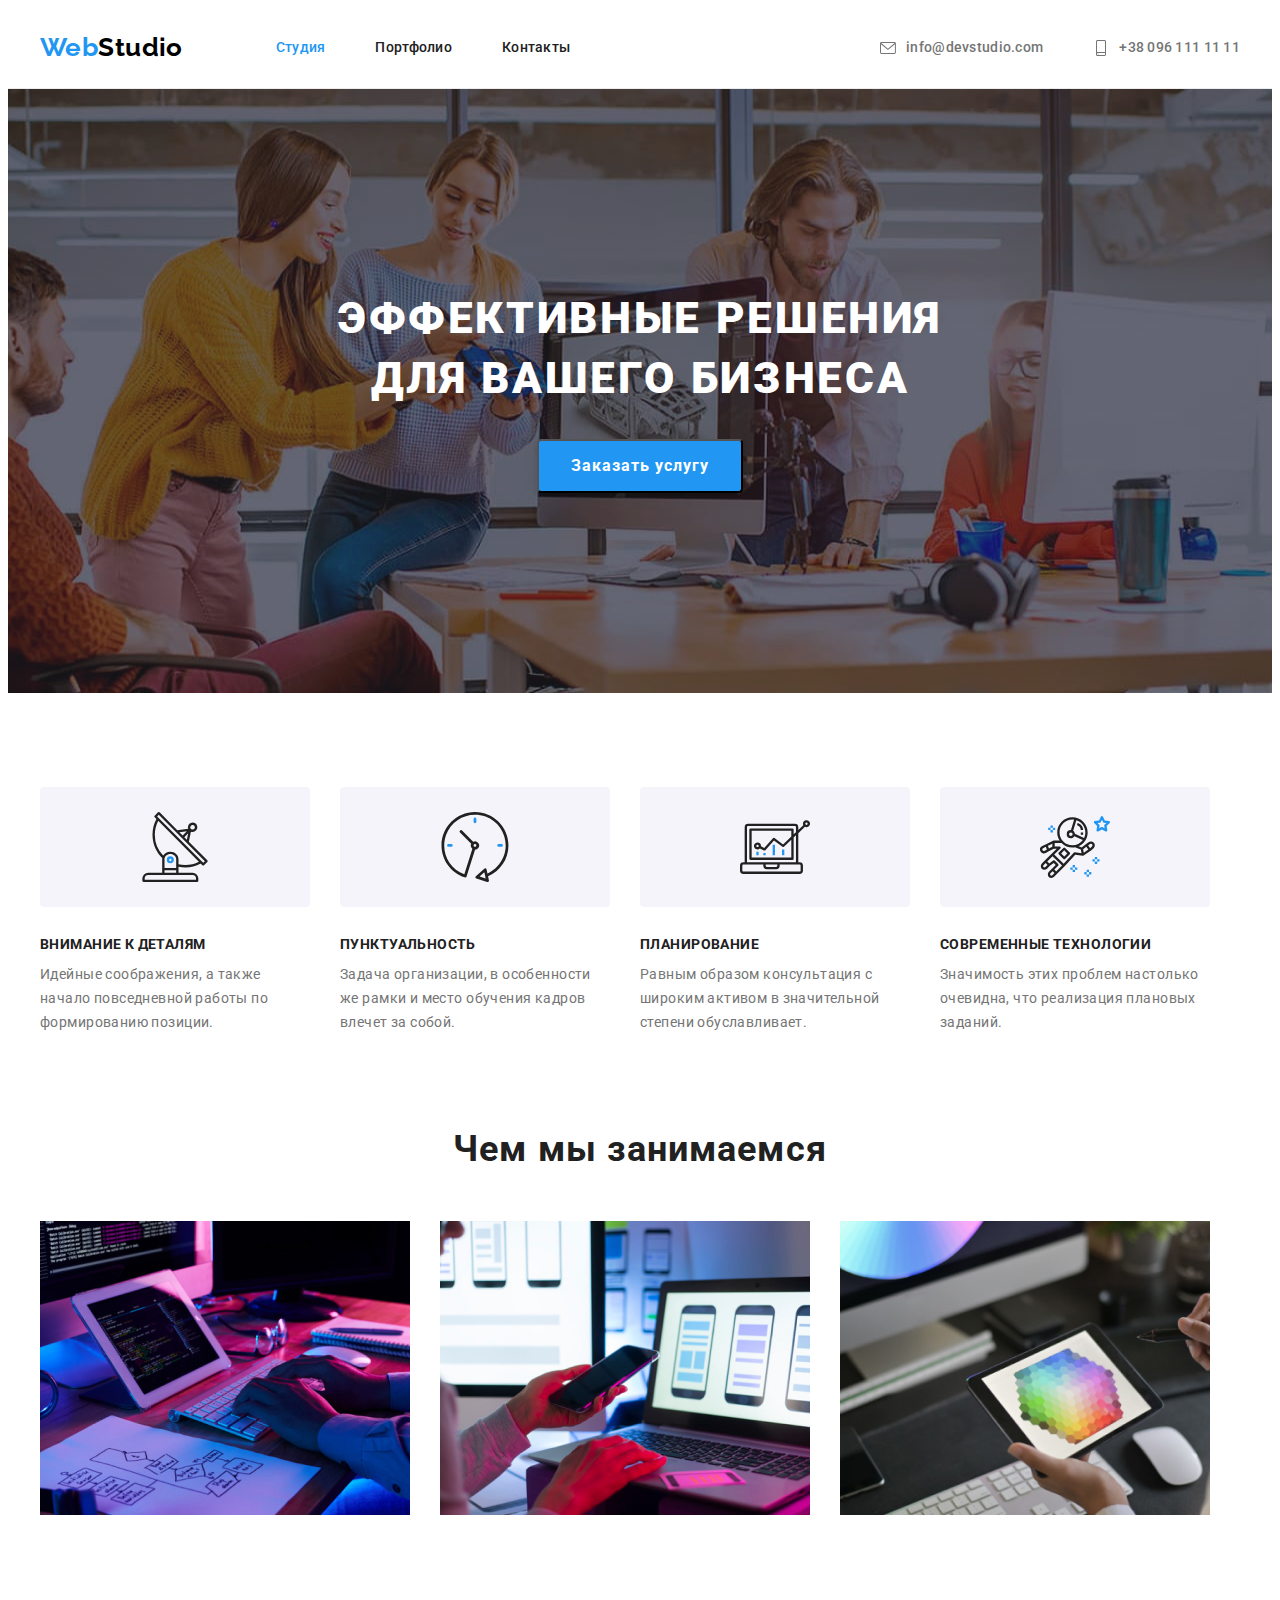
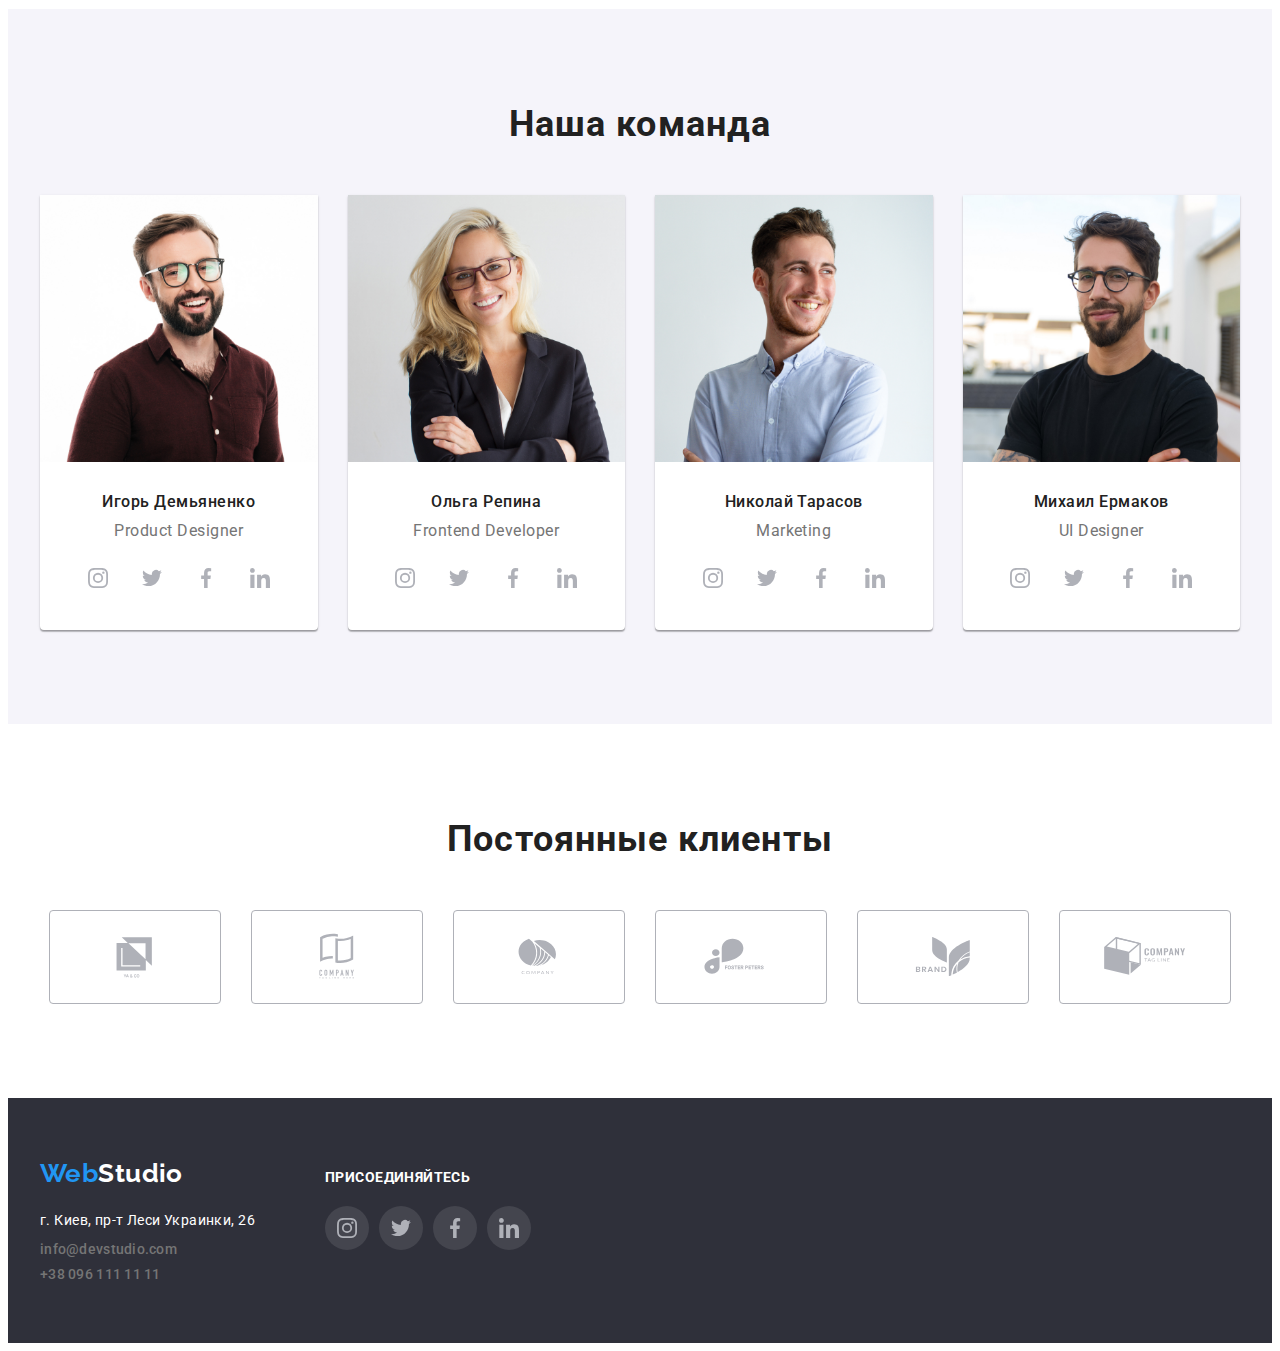
==== index.html @ 3c3c9b8a "Add files via upload" ====
<!DOCTYPE html>
<html lang="ru">
  <head>
    <meta charset="UTF-8" />
    <meta http-equiv="X-UA-Compatible" content="IE=edge" />
    <meta name="viewport" content="width=device-width, initial-scale=1.0" />
    <title>Студія</title>
    <link rel="preconnect" href="https://fonts.googleapis.com" />
    <link rel="preconnect" href="https://fonts.gstatic.com" crossorigin />
    <link
      href="https://fonts.googleapis.com/css2?family=Raleway:wght@700&family=Roboto:wght@400;500;700;900&display=swap"
      rel="stylesheet"
    />
    <link
      rel="stylesheet"
      href="https://cdnjs.cloudflare.com/ajax/libs/modern-normalize/1.1.0/modern-normalize.min.css"
      integrity="sha512-wpPYUAdjBVSE4KJnH1VR1HeZfpl1ub8YT/NKx4PuQ5NmX2tKuGu6U/JRp5y+Y8XG2tV+wKQpNHVUX03MfMFn9Q=="
      crossorigin="anonymous"
      referrerpolicy="no-referrer"
    />
    <link rel="stylesheet" href="./css/styles.css" />
  </head>
  <body>
    <header class="site-header">
      <div class="container">
        <a href="/" class="logo link"
          >Web<span class="logo-studio">Studio</span></a
        >
        <nav class="site-nav">
          <ul class="nav-list">
            <li class="nav-item">
              <a href="./index.html" class="nav-link link current">Студия</a>
            </li>
            <li class="nav-item">
              <a href="./portfolio.html" class="nav-link link">Портфолио</a>
            </li>
            <li class="nav-item">
              <a href="" class="nav-link link">Контакты</a>
            </li>
          </ul>
        </nav>
        <ul class="contacts-list">
          <li class="contacts">
            <a href="mailto:info@devstudio.com" class="contacts-link link"
              ><svg class="icon-contacts" width="16" height="12">
                <use href="./images/icons.svg#icon-envelope"></use></svg
              >info@devstudio.com</a
            >
          </li>
          <li class="contacts">
            <a href="tel:+380961111111" class="contacts-link link"
              ><svg class="icon-contacts" width="10" height="16">
                <use href="./images/icons.svg#icon-smartphone"></use></svg
              >+38 096 111 11 11</a
            >
          </li>
        </ul>
      </div>
    </header>
    <main>
      <!-- Hero -->
      <section class="hero">
        <div class="container">
          <h1 class="hero-title">Эффективные решения для вашего бизнеса</h1>
          <button type="button" class="hero-btn">Заказать услугу</button>
        </div>
      </section>
      <!-- Features -->
      <section class="section features">
        <div class="container">
          <h2 class="visually-hidden">features</h2>
          <ul class="features-list">
            <li class="features-item">
              <div class="icon-box">
                <svg width="70" height="70">
                  <use href="./images/icons.svg#icon-antenna"></use>
                </svg>
              </div>
              <h3 class="features-title">Внимание к деталям</h3>
              <p class="features-text">
                Идейные соображения, а также начало повседневной работы по
                формированию позиции.
              </p>
            </li>
            <li class="features-item">
              <div class="icon-box">
                <svg width="70" height="70">
                  <use href="./images/icons.svg#icon-clock"></use>
                </svg>
              </div>
              <h3 class="features-title">Пунктуальность</h3>
              <p class="features-text">
                Задача организации, в особенности же рамки и место обучения
                кадров влечет за собой.
              </p>
            </li>
            <li class="features-item">
              <div class="icon-box">
                <svg width="70" height="70">
                  <use href="./images/icons.svg#icon-diagram"></use>
                </svg>
              </div>
              <h3 class="features-title">Планирование</h3>
              <p class="features-text">
                Равным образом консультация с широким активом в значительной
                степени обуславливает.
              </p>
            </li>
            <li class="features-item">
              <div class="icon-box">
                <svg width="70" height="70">
                  <use href="./images/icons.svg#icon-astronaut"></use>
                </svg>
              </div>
              <h3 class="features-title">Современные технологии</h3>
              <p class="features-text">
                Значимость этих проблем настолько очевидна, что реализация
                плановых заданий.
              </p>
            </li>
          </ul>
        </div>
      </section>
      <!-- WORK -->
      <section class="section work">
        <div class="container">
          <h2 class="work-title">Чем мы занимаемся</h2>
          <ul class="work-list">
            <li class="work-item">
              <img
                src="./images/workimg1.jpg"
                alt="програмирование"
                width="370"
                height="294"
              />
            </li>
            <li class="work-item">
              <img
                src="./images/workimg2.jpg"
                alt="мобильные Приложения"
                width="370"
                height="294"
              />
            </li>
            <li class="work-item">
              <img
                src="./images/workimg3.jpg"
                alt="Дизайн"
                width="370"
                height="294"
              />
            </li>
          </ul>
        </div>
      </section>
      <!-- TEAM -->
      <section class="section team">
        <div class="container">
          <h2 class="team-title">Наша команда</h2>
          <ul class="team-list">
            <li class="team-card">
              <img
                src="./images/photo1.jpg"
                alt="фото Игорь Демьяненко"
                width="270"
                height="260"
              />
              <div class="team-item">
                <h3 class="teammate">Игорь Демьяненко</h3>
                <p lang="en" class="team-duty">Product Designer</p>
                <ul class="card-soc-list">
                  <li class="card-soc-item">
                    <a href="" class="card-soc-link">
                      <svg class="card-soc-icon>" width="20" height="20">
                        <use href="./images/icons.svg#icon-instagram"></use>
                      </svg>
                    </a>
                  </li>
                  <li class="card-soc-item">
                    <a href="" class="card-soc-link">
                      <svg class="card-soc-icon>" width="20" height="20">
                        <use href="./images/icons.svg#icon-twitter"></use>
                      </svg>
                    </a>
                  </li>
                  <li class="card-soc-item">
                    <a href="" class="card-soc-link">
                      <svg class="card-soc-icon>" width="20" height="20">
                        <use href="./images/icons.svg#icon-facebook"></use>
                      </svg>
                    </a>
                  </li>
                  <li class="card-soc-item">
                    <a href="" class="card-soc-link">
                      <svg class="card-soc-icon>" width="20" height="20">
                        <use href="./images/icons.svg#icon-linkedin"></use>
                      </svg>
                    </a>
                  </li>
                </ul>
              </div>
            </li>
            <li class="team-card">
              <img
                src="./images/photo2.jpg"
                alt="фото Ольга Репина"
                width="270"
                height="260"
              />
              <div class="team-item">
                <h3 class="teammate">Ольга Репина</h3>
                <p lang="en" class="team-duty">Frontend Developer</p>
                <ul class="card-soc-list">
                  <li class="card-soc-item">
                    <a href="" class="card-soc-link">
                      <svg class="card-soc-icon>" width="20" height="20">
                        <use href="./images/icons.svg#icon-instagram"></use>
                      </svg>
                    </a>
                  </li>
                  <li class="card-soc-item">
                    <a href="" class="card-soc-link">
                      <svg class="card-soc-icon>" width="20" height="20">
                        <use href="./images/icons.svg#icon-twitter"></use>
                      </svg>
                    </a>
                  </li>
                  <li class="card-soc-item">
                    <a href="" class="card-soc-link">
                      <svg class="card-soc-icon>" width="20" height="20">
                        <use href="./images/icons.svg#icon-facebook"></use>
                      </svg>
                    </a>
                  </li>
                  <li class="card-soc-item">
                    <a href="" class="card-soc-link">
                      <svg class="card-soc-icon>" width="20" height="20">
                        <use href="./images/icons.svg#icon-linkedin"></use>
                      </svg>
                    </a>
                  </li>
                </ul>
              </div>
            </li>
            <li class="team-card">
              <img
                src="./images/photo3.jpg"
                alt="фото Николай Тарасов"
                width="270"
                height="260"
              />
              <div class="team-item">
                <h3 class="teammate">Николай Тарасов</h3>
                <p lang="en" class="team-duty">Marketing</p>
                <ul class="card-soc-list">
                  <li class="card-soc-item">
                    <a href="" class="card-soc-link">
                      <svg class="card-soc-icon>" width="20" height="20">
                        <use href="./images/icons.svg#icon-instagram"></use>
                      </svg>
                    </a>
                  </li>
                  <li class="card-soc-item">
                    <a href="" class="card-soc-link">
                      <svg class="card-soc-icon>" width="20" height="20">
                        <use href="./images/icons.svg#icon-twitter"></use>
                      </svg>
                    </a>
                  </li>
                  <li class="card-soc-item">
                    <a href="" class="card-soc-link">
                      <svg class="card-soc-icon>" width="20" height="20">
                        <use href="./images/icons.svg#icon-facebook"></use>
                      </svg>
                    </a>
                  </li>
                  <li class="card-soc-item">
                    <a href="" class="card-soc-link">
                      <svg class="card-soc-icon>" width="20" height="20">
                        <use href="./images/icons.svg#icon-linkedin"></use>
                      </svg>
                    </a>
                  </li>
                </ul>
              </div>
            </li>
            <li class="team-card">
              <img
                src="./images/photo4.jpg"
                alt="фото Михаил Ермаков"
                width="270"
                height="260"
              />
              <div class="team-item">
                <h3 class="teammate">Михаил Ермаков</h3>
                <p lang="en" class="team-duty">UI Designer</p>
                <ul class="card-soc-list">
                  <li class="card-soc-item">
                    <a href="" class="card-soc-link">
                      <svg class="card-soc-icon>" width="20" height="20">
                        <use href="./images/icons.svg#icon-instagram"></use>
                      </svg>
                    </a>
                  </li>
                  <li class="card-soc-item">
                    <a href="" class="card-soc-link">
                      <svg class="card-soc-icon>" width="20" height="20">
                        <use href="./images/icons.svg#icon-twitter"></use>
                      </svg>
                    </a>
                  </li>
                  <li class="card-soc-item">
                    <a href="" class="card-soc-link">
                      <svg class="card-soc-icon>" width="20" height="20">
                        <use href="./images/icons.svg#icon-facebook"></use>
                      </svg>
                    </a>
                  </li>
                  <li class="card-soc-item">
                    <a href="" class="card-soc-link">
                      <svg class="card-soc-icon>" width="20" height="20">
                        <use href="./images/icons.svg#icon-linkedin"></use>
                      </svg>
                    </a>
                  </li>
                </ul>
              </div>
            </li>
          </ul>
        </div>
      </section>
      <section class="section clients">
        <div class="container">
          <h2 class="work-title">Постоянные клиенты</h2>
          <ul class="clients-list">
            <li class="clients-item">
              <a href="" class="clients-link link">
                <svg class="clients-icon" width="106" height="60">
                  <use href="./images/icons.svg#icon-Clients1"></use>
                </svg>
              </a>
            </li>
            <li class="clients-item">
              <a href="" class="clients-link">
                <svg class="clients-icon" width="106" height="60">
                  <use href="./images/icons.svg#icon-Clients2"></use>
                </svg>
              </a>
            </li>
            <li class="clients-item">
              <a href="" class="clients-link">
                <svg class="clients-icon" width="106" height="60">
                  <use href="./images/icons.svg#icon-Clients3"></use>
                </svg>
              </a>
            </li>
            <li class="clients-item">
              <a href="" class="clients-link">
                <svg class="clients-icon" width="106" height="60">
                  <use href="./images/icons.svg#icon-Clients4"></use>
                </svg>
              </a>
            </li>
            <li class="clients-item">
              <a href="" class="clients-link">
                <svg class="clients-icon" width="106" height="60">
                  <use href="./images/icons.svg#icon-Clients5"></use>
                </svg>
              </a>
            </li>
            <li class="clients-item">
              <a href="" class="clients-link">
                <svg class="clients-icon" width="106" height="60">
                  <use href="./images/icons.svg#icon-Clients6"></use>
                </svg>
              </a>
            </li>
          </ul>
        </div>
      </section>
    </main>
    <footer class="ftr">
      <div class="container">
        <div class="address-block">
          <a href="/" class="logo link"
            >Web<span class="logo-studio foot">Studio</span></a
          >
          <address class="address">
            <ul>
              <li class="contacts-item">
                <a
                  href="https://www.google.com/maps/place/%D0%B1%D1%83%D0%BB%D1%8C%D0%B2%D0%B0%D1%80+%D0%9B%D0%B5%D1%81%D1%96+%D0%A3%D0%BA%D1%80%D0%B0%D1%97%D0%BD%D0%BA%D0%B8,+26,+%D0%9A%D0%B8%D1%97%D0%B2,+02000/@50.4265807,30.5361971,17z/data=!3m1!4b1!4m5!3m4!1s0x40d4cf0e033ecbe9:0x57a4dffefec77da0!8m2!3d50.4265807!4d30.5383858"
                  target="_blank"
                  rel="noopener noreferrer nofollow"
                  class="location"
                >
                  г. Киев, пр-т Леси Украинки, 26
                </a>
              </li>
              <li class="contacts-item">
                <a href="mailto:info@devstudio.com" class="contacts-link link"
                  >info@devstudio.com</a
                >
              </li>
              <li class="contacts-item">
                <a href="tel:+380961111111" class="contacts-link link"
                  >+38 096 111 11 11</a
                >
              </li>
            </ul>
          </address>
        </div>
        <div class="social-ftr">
          <p class="social-ftr-text">присоединяйтесь</p>
          <ul class="card-soc-list">
            <li class="card-soc-item">
              <a href="" class="card-soc-link">
                <svg class="card-soc-icon>" width="20" height="20">
                  <use href="./images/icons.svg#icon-instagram"></use>
                </svg>
              </a>
            </li>
            <li class="card-soc-item">
              <a href="" class="card-soc-link">
                <svg class="card-soc-icon>" width="20" height="20">
                  <use href="./images/icons.svg#icon-twitter"></use>
                </svg>
              </a>
            </li>
            <li class="card-soc-item">
              <a href="" class="card-soc-link">
                <svg class="card-soc-icon>" width="20" height="20">
                  <use href="./images/icons.svg#icon-facebook"></use>
                </svg>
              </a>
            </li>
            <li class="card-soc-item">
              <a href="" class="card-soc-link">
                <svg class="card-soc-icon>" width="20" height="20">
                  <use href="./images/icons.svg#icon-linkedin"></use>
                </svg>
              </a>
            </li>
          </ul>
        </div>
      </div>
    </footer>
  </body>
</html>
---- css/styles.css ----
:root {
  --primary-text-color: #757575;
  --title-text-color: #212121;
  --accent-color: #2196f3;
  --background-color: #ffffff;
  --secondary-background-color: #2f303a;
  --black-clear-color: #000000;
  --icons-base-color: #afb1b8;
}

body {
  color: var(--primary-text-color);
  background-color: var(--background-color);
  font-family: 'Roboto', sans-serif;
  font-size: 14px;
  letter-spacing: 0.03em;
}

h1,
h2,
h3,
p,
ul {
  margin: 0;
  padding: 0;
}

img {
  display: block;
  width: 100%;
  height: auto;
}

button {
  cursor: pointer;
}

ul {
  list-style: none;
}

.visually-hidden {
  position: absolute;
  white-space: nowrap;
  width: 1px;
  height: 1px;
  overflow: hidden;
  border: 0;
  padding: 0;
  clip: rect(0 0 0 0);
  clip-path: inset(50%);
  margin: -1px;
}

.link {
  text-decoration: none;
}

.link:hover,
.link:focus {
  color: var(--accent-color);
  fill: currentColor;
}

.container {
  margin: 0 auto;
  width: 1200px;
  padding: 0 15px;
}

.section {
  padding: 94px 0;
}

/* _______________________________________________________________HEADER_____________________________________________ */

.site-header .container {
  display: flex;
  align-items: center;
}

.site-header {
  border-bottom: 1px solid #ececec;
}

/*_____________________________________________ logo____ */

.logo {
  color: var(--accent-color);
}

.logo-studio {
  color: var(--black-clear-color);
}

.logo-studio.foot {
  color: var(--background-color);
}

.logo,
.logo-studio {
  font-family: 'Raleway', sans-serif;
  font-weight: 700;
  font-size: 26px;
  line-height: 1.2;
}

/*_____________________________________ site-nav + contacts___ */

.site-nav {
  display: flex;
  margin-left: 93px;
}

.nav-list {
  display: flex;
}

.nav-item:not(:last-child),
.contacts:not(:last-child) {
  margin-right: 50px;
}

.nav-link,
.contacts-link {
  font-weight: 500;
  font-size: 14px;
  line-height: 1.14;
  letter-spacing: 0.02em;
}

.nav-link {
  display: block;
  padding: 32px 0;
  color: var(--title-text-color);
}

.nav-link.current {
  color: var(--accent-color);
}

.contacts-list {
  display: flex;
  align-items: center;
  margin-left: auto;
}

.contacts-link {
  display: flex;
  align-items: center;
  color: var(--primary-text-color);
  fill: currentColor;
}

.icon-contacts {
  width: 16px;
  height: 16px;
  margin-right: 10px;
}

/* __________________________________________________________________HERO______________________________________ */

.hero {
  background-color: #c4c4c4;
  background-image: linear-gradient(
      rgba(47, 48, 58, 0.4),
      rgba(47, 48, 58, 0.4)
    ),
    url(../images/hero-bg.jpg);
  background-position: center;
  background-size: 1600px 100%;
  background-repeat: no-repeat;
  text-align: center;
  padding: 200px 0;
  max-width: 1600px;
  margin-left: auto;
  margin-right: auto;
}

.hero-title {
  color: var(--background-color);
  font-weight: 900;
  font-size: 44px;
  line-height: 1.36;
  letter-spacing: 0.06em;
  text-transform: uppercase;
  width: 696px;
  margin-left: auto;
  margin-right: auto;
  margin-bottom: 30px;
}

/* ___________________________________Button___ */

.hero-btn {
  display: inline-block;
  background-color: var(--accent-color);
  color: var(--background-color);
  font-family: inherit;
  font-style: normal;
  font-weight: 700;
  font-size: 16px;
  line-height: 1.88;
  letter-spacing: 0.06em;
  text-align: center;
  padding: 10px 32px;
  border-radius: 4px;
  box-shadow: 0px 4px 4px rgba(0, 0, 0, 0.15);
}

.hero-btn:hover,
.hero-btn:focus {
  background-color: #188ce8;
}

/* __________________________________________________________________FEATURES__________________________________ */

.features-list {
  display: flex;
}

.features-item {
  display: block;
  width: 270px;
}

.features-item:not(:last-child) {
  margin-right: 30px;
}

.features-title {
  color: var(--title-text-color);
  font-weight: 700;
  font-size: 14px;
  line-height: 1.14;
  text-transform: uppercase;
  margin-bottom: 10px;
}

.features-text {
  line-height: 1.71;
}

.icon-box {
  display: flex;
  align-items: center;
  justify-content: center;
  margin-bottom: 30px;
  background-color: #f5f4fa;
  border-radius: 4px;
  height: 120px;
  width: 270px;
}

/* _______________________________________________________________WORK______________________________________________ */

.section.work {
  padding-top: 0;
}

.work-title,
.team-title {
  font-size: 36px;
  line-height: 1.17;
  letter-spacing: 0.03em;
  text-align: center;
  color: var(--title-text-color);
  margin-bottom: 50px;
}

.work-list,
.team-list {
  display: flex;
}

.work-item:not(:first-child) {
  margin-left: 30px;
}

/* _______________________________________________________________TEAM____________________________________________ */

.team {
  background-color: #f5f4fa;
}

.team-card {
  background-color: var(--background-color);
  box-shadow: 0px 1px 3px rgba(0, 0, 0, 0.12), 0px 1px 1px rgba(0, 0, 0, 0.14),
    0px 2px 1px rgba(0, 0, 0, 0.2);
  border-radius: 0px 0px 4px 4px;
}

.team-card:not(:first-child) {
  margin-left: 30px;
}

.team-item {
  padding: 30px 0;
}

.teammate {
  color: var(--title-text-color);
  font-weight: 500;
  font-size: 16px;
  line-height: 1.19;
  margin-bottom: 10px;
  letter-spacing: 0.03em;
  text-align: center;
}

.team-duty {
  font-size: 16px;
  line-height: 1.19;
  letter-spacing: 0.03em;
  text-align: center;
  margin-bottom: 16px;
}
/* _______________Social icons________ */
.card-soc-list {
  display: flex;
  justify-content: center;
}

.card-soc-item + .card-soc-item {
  margin-left: 10px;
}

.card-soc-link {
  width: 44px;
  height: 44px;
  border-radius: 50%;
  display: flex;
  justify-content: center;
  align-items: center;
  fill: var(--icons-base-color);
}

.card-soc-link:hover,
.card-soc-link:focus {
  background-color: var(--accent-color);
  fill: var(--background-color);
}

/* _______________________________________________________CLIENTS________________________________________________ */

.clients-list {
  display: flex;
  align-items: center;
  justify-content: center;
}

.clients-item:not(:last-child) {
  margin-right: 30px;
}

.clients-link {
  display: flex;
  align-items: center;
  justify-content: center;
  border: 1px solid var(--icons-base-color);
  border-radius: 4px;
  color: var(--icons-base-color);
  width: 170px;
  height: 92px;
  fill: currentColor;
}

.clients-icon {
  width: 100%;
  height: 100%;
}

.clients-link:hover,
.clients-link:focus {
  color: var(--accent-color);
  border-color: currentColor;
  fill: currentColor;
}

/* _________________________________________________________________FOOTER___________________________________________ */

.ftr {
  background-color: var(--secondary-background-color);
  padding-top: 60px;
  padding-bottom: 60px;
}

.ftr .container {
  display: flex;
  align-items: baseline;
}

.address {
  font-style: normal;
  font-size: 14px;
  line-height: 1.71;
  letter-spacing: 0.03em;
  color: rgba(255, 255, 255, 0.6);
  margin-top: 20px;
}

.location {
  color: var(--background-color);
  text-decoration: none;
}

.contacts-item:not(:last-child) {
  margin-bottom: 9px;
}

.social-ftr {
  margin-left: 70px;
}

.social-ftr-text {
  font-weight: 700;
  line-height: 1.14;
  text-transform: uppercase;
  color: var(--background-color);
  margin-bottom: 20px;
}

.social-ftr .card-soc-link {
  background-color: rgba(255, 255, 255, 0.1);
}

.social-ftr .card-soc-link:hover,
.social-ftr .card-soc-link:focus {
  background-color: var(--accent-color);
}
/*___________________________________________***PORTFOLIO***__________________________________________________- */

.filter-btn {
  display: inline-block;
  padding: 6px 22px;
  font-family: inherit;
  font-weight: 500;
  font-size: 16px;
  line-height: 1.63;
  letter-spacing: 0.03em;
  color: var(--title-text-color);
  background-color: #f5f4fa;
  border-radius: 4px;
  border: none;
  text-align: center;
}

.filter-btn:focus,
.filter-btn:hover,
.filter-btn:active {
  color: var(--background-color);
  background-color: var(--accent-color);
  box-shadow: 0px 3px 1px rgba(0, 0, 0, 0.1), 0px 1px 2px rgba(0, 0, 0, 0.08),
    0px 2px 2px rgba(0, 0, 0, 0.12);
  border-radius: 4px;
}

.btn-list {
  display: flex;
  justify-content: center;
  margin-bottom: 50px;
}

.filter-item:not(:last-child) {
  margin-right: 8px;
}

/* _________________________________________PROJECTS___________________________________ */

.project-list {
  display: flex;
  flex-wrap: wrap;
  margin-left: -30px;
  margin-top: -30px;
}

.project-card {
  flex-basis: calc(100% / 3 - 30px);
  margin-top: 30px;
  margin-left: 30px;
}

.card-description {
  border-top: none;
  border: 1px solid #eeeeee;
  padding: 20px 24px;
}

.project-title {
  font-weight: 700;
  font-size: 18px;
  line-height: 2;
  letter-spacing: 0.06em;
  color: var(--title-text-color);
  margin-bottom: 4px;
}

.project-type {
  font-size: 16px;
  line-height: 1.87;
  letter-spacing: 0.03em;
  color: var(--primary-text-color);
}

.card-link {
  display: block;
}

.card-link:hover,
.card-link:focus {
  box-shadow: 0px 1px 1px rgba(0, 0, 0, 0.12), 0px 4px 4px rgba(0, 0, 0, 0.06),
    1px 4px 6px rgba(0, 0, 0, 0.16);
}
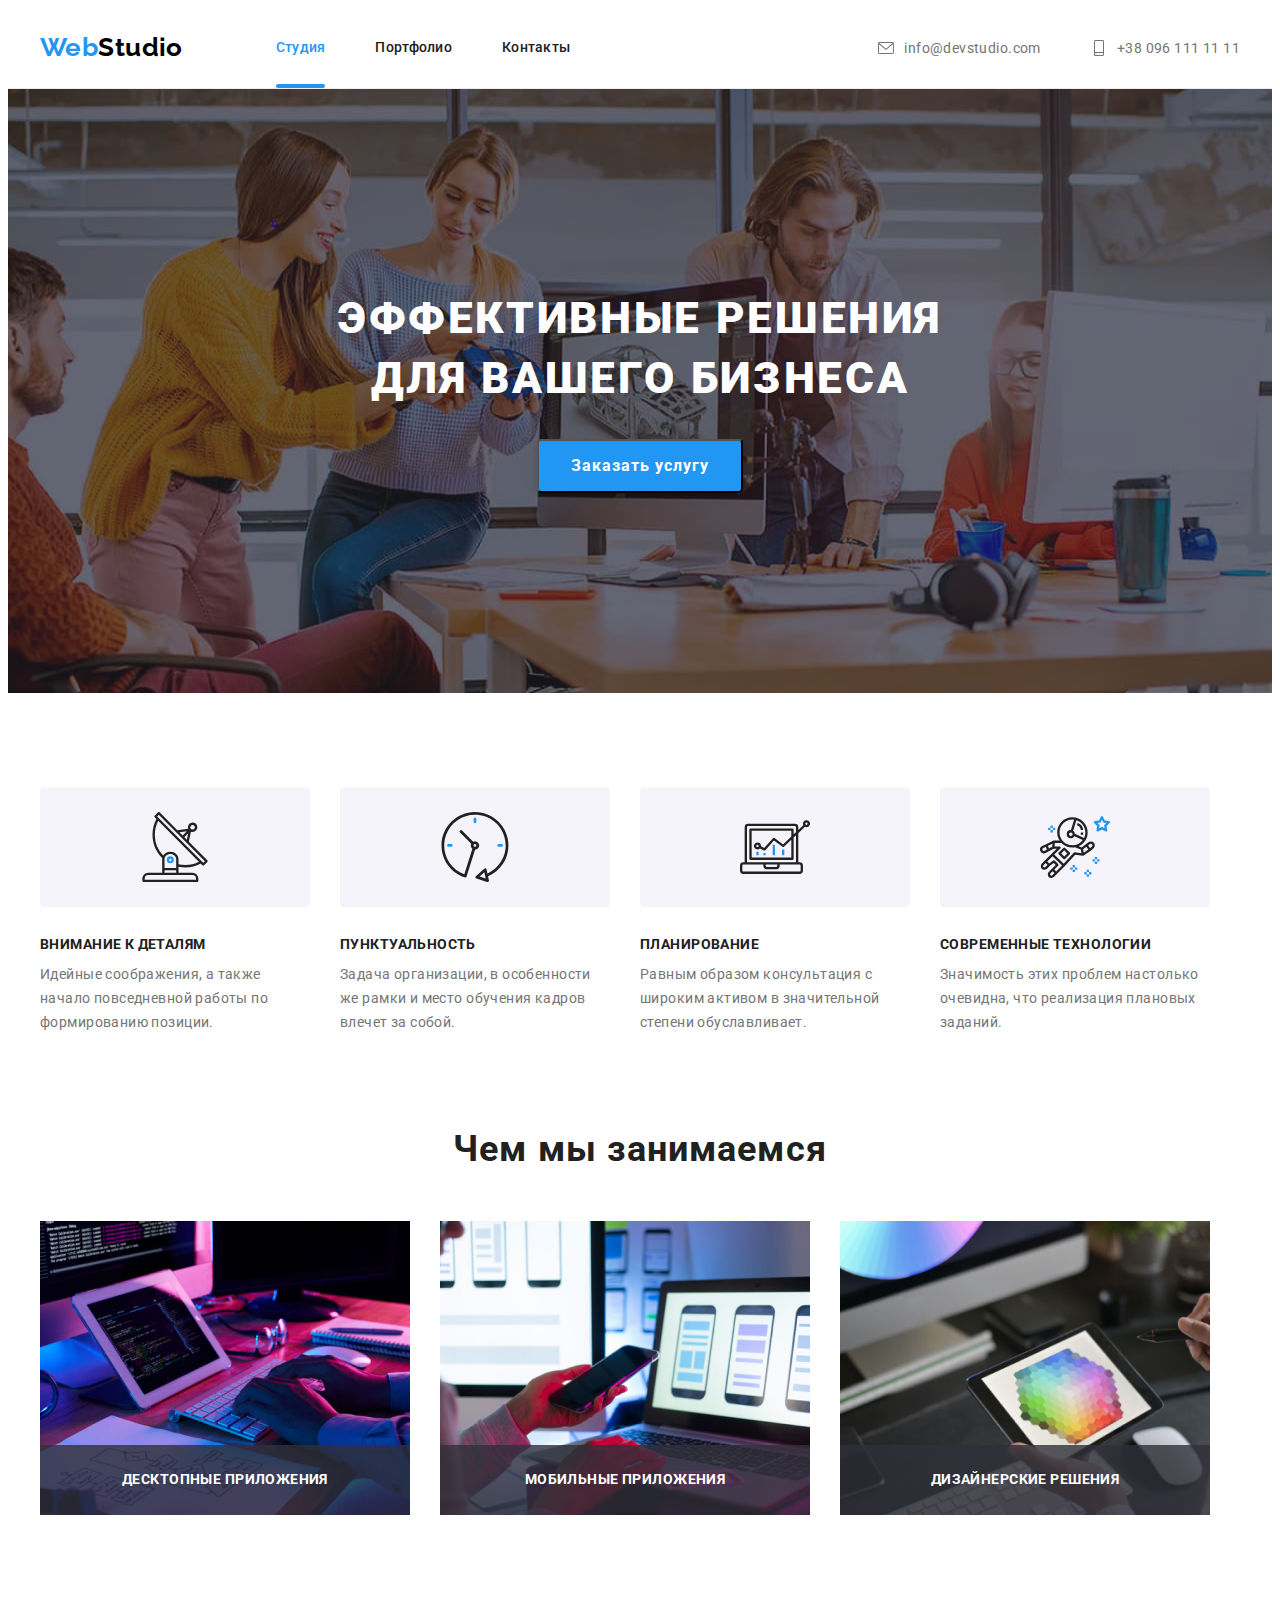
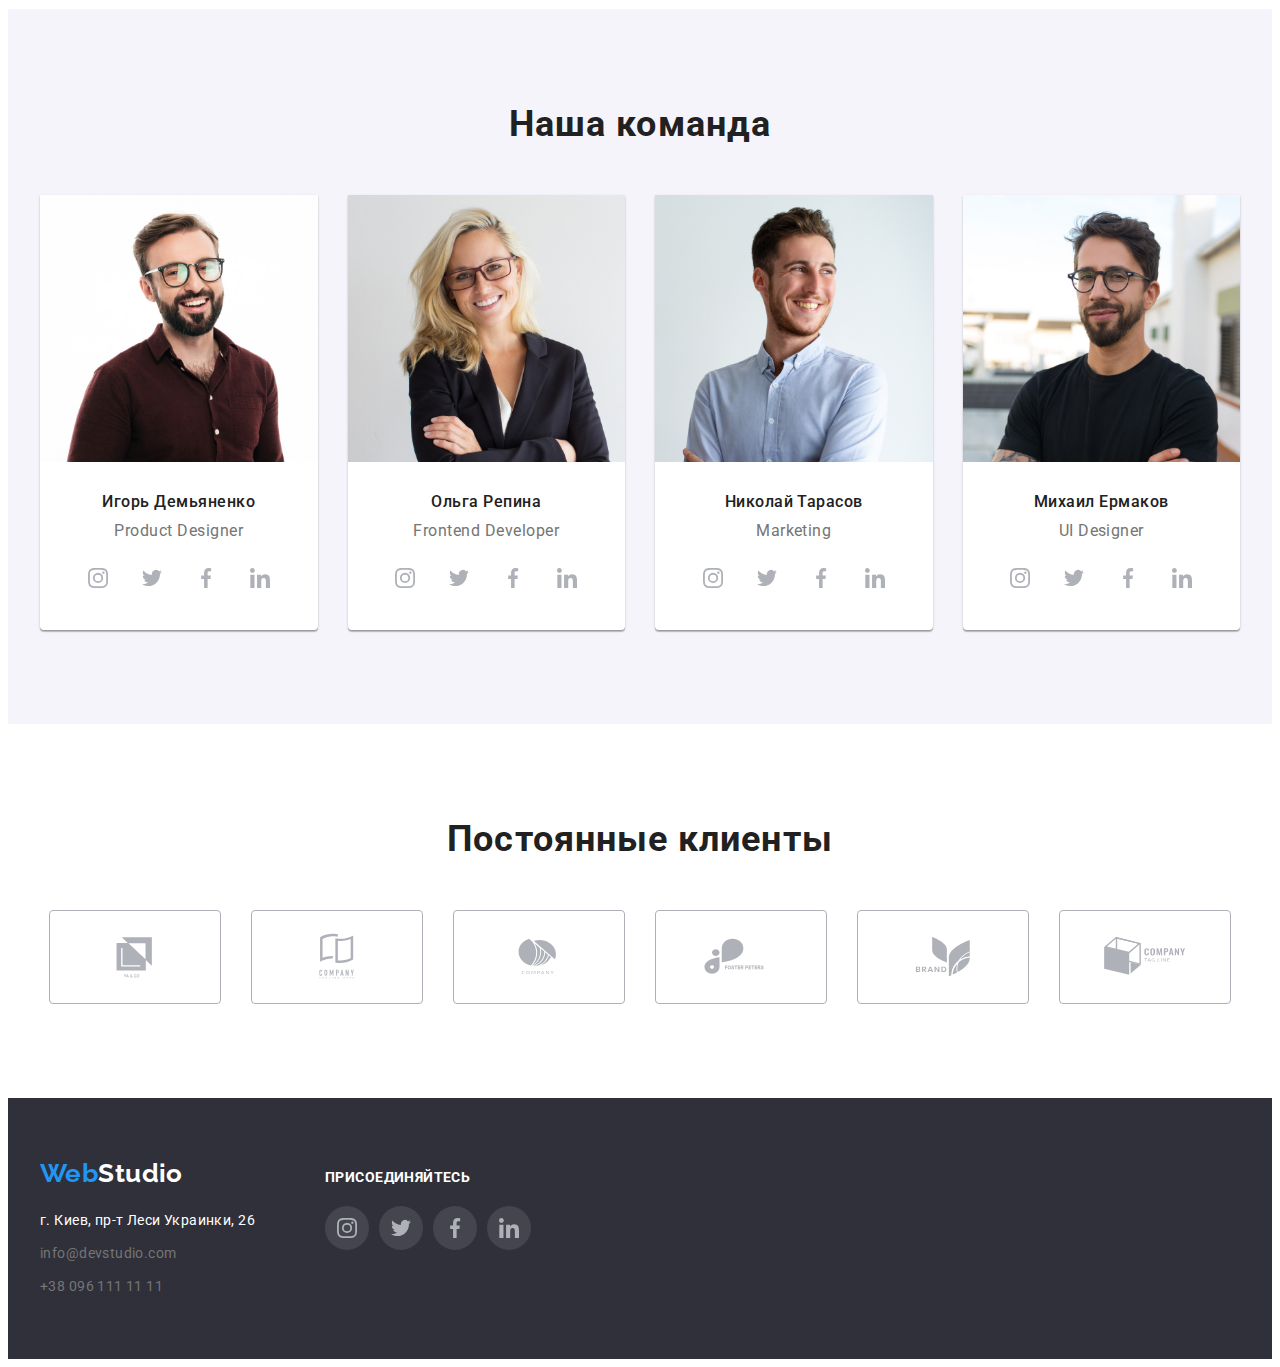
==== commit dd64bf40: "section work done" ====
--- a/index.html
+++ b/index.html
@@ -127,28 +127,37 @@
           <h2 class="work-title">Чем мы занимаемся</h2>
           <ul class="work-list">
             <li class="work-item">
-              <img
-                src="./images/workimg1.jpg"
-                alt="програмирование"
-                width="370"
-                height="294"
-              />
+              <div class="thumb">
+                <img
+                  src="./images/workimg1.jpg"
+                  alt="Десктопные приложения"
+                  width="370"
+                  height="294"
+                />
+                <h3 class="work-description">Десктопные приложения</h3>
+              </div>
             </li>
             <li class="work-item">
-              <img
-                src="./images/workimg2.jpg"
-                alt="мобильные Приложения"
-                width="370"
-                height="294"
-              />
+              <div class="thumb">
+                <img
+                  src="./images/workimg2.jpg"
+                  alt="Мобильные приложения"
+                  width="370"
+                  height="294"
+                />
+                <h3 class="work-description">Мобильные приложения</h3>
+              </div>
             </li>
             <li class="work-item">
-              <img
-                src="./images/workimg3.jpg"
-                alt="Дизайн"
-                width="370"
-                height="294"
-              />
+              <div class="thumb">
+                <img
+                  src="./images/workimg3.jpg"
+                  alt="Дизайнерские решения"
+                  width="370"
+                  height="294"
+                />
+                <h3 class="work-description">Дизайнерские решения</h3>
+              </div>
             </li>
           </ul>
         </div>
--- a/css/styles.css
+++ b/css/styles.css
@@ -8,10 +8,16 @@
   --icons-base-color: #afb1b8;
 }
 
+*,
+:hover,
+:focus {
+  transition: 250ms cubic-bezier(0.4, 0, 0.2, 1);
+}
+
 body {
   color: var(--primary-text-color);
   background-color: var(--background-color);
-  font-family: 'Roboto', sans-serif;
+  font-family: "Roboto", sans-serif;
   font-size: 14px;
   letter-spacing: 0.03em;
 }
@@ -99,7 +105,7 @@
 
 .logo,
 .logo-studio {
-  font-family: 'Raleway', sans-serif;
+  font-family: "Raleway", sans-serif;
   font-weight: 700;
   font-size: 26px;
   line-height: 1.2;
@@ -114,29 +120,37 @@
 
 .nav-list {
   display: flex;
-}
-
-.nav-item:not(:last-child),
-.contacts:not(:last-child) {
-  margin-right: 50px;
-}
-
-.nav-link,
-.contacts-link {
   font-weight: 500;
   font-size: 14px;
   line-height: 1.14;
   letter-spacing: 0.02em;
 }
 
+.nav-item:not(:last-child),
+.contacts:not(:last-child) {
+  margin-right: 50px;
+}
+
 .nav-link {
   display: block;
   padding: 32px 0;
   color: var(--title-text-color);
 }
 
-.nav-link.current {
+.current {
+  position: relative;
   color: var(--accent-color);
+}
+
+.current::after {
+  content: "";
+  position: absolute;
+  bottom: 0;
+  display: block;
+  width: 100%;
+  height: 4px;
+  border-radius: 2px;
+  background-color: currentColor;
 }
 
 .contacts-list {
@@ -277,6 +291,26 @@
   margin-left: 30px;
 }
 
+.thumb {
+  position: relative;
+}
+
+.work-description {
+  position: absolute;
+  bottom: 0;
+  display: inline-flex;
+  justify-content: center;
+  align-items: center;
+  height: 70px;
+  width: 370px;
+  font-weight: 700;
+  font-size: 14px;
+  line-height: 1.14;
+  text-transform: uppercase;
+  color: var(--background-color);
+  background-color: rgba(47, 48, 58, 0.8);
+}
+
 /* _______________________________________________________________TEAM____________________________________________ */
 
 .team {
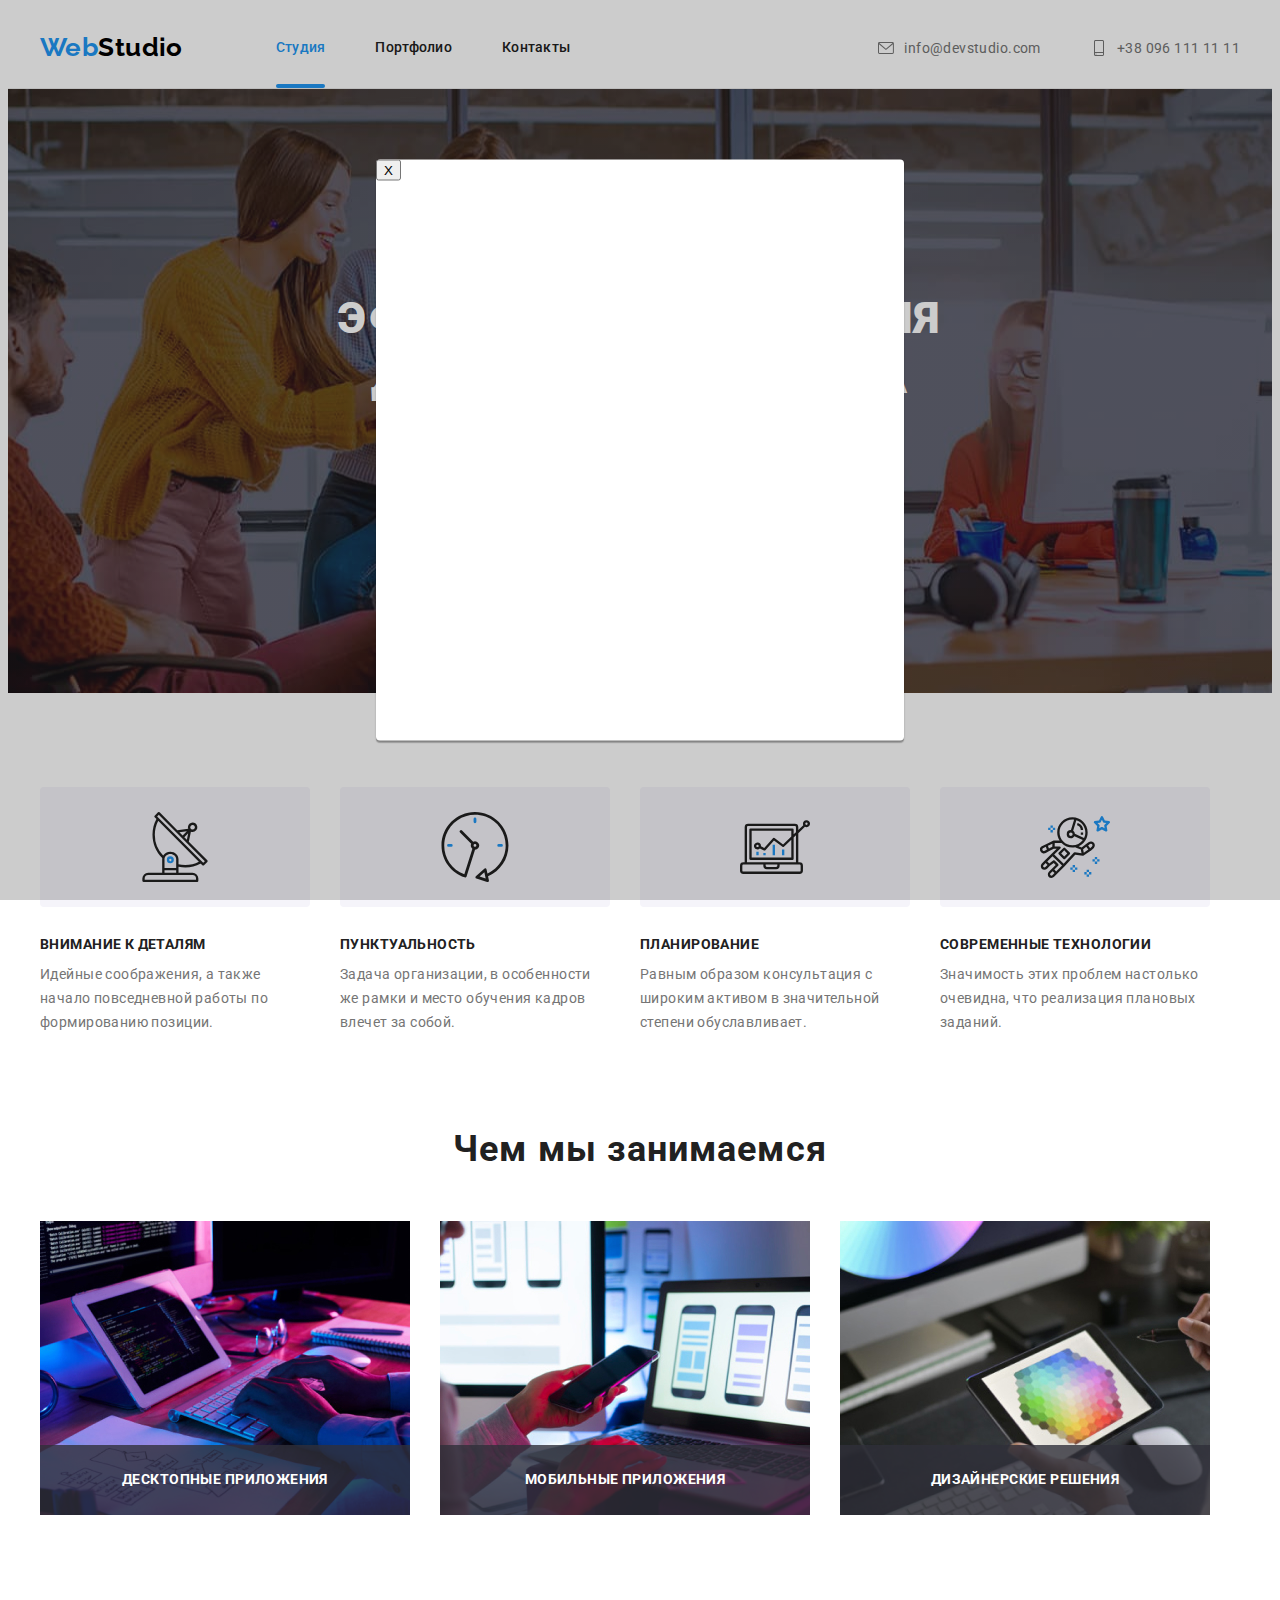
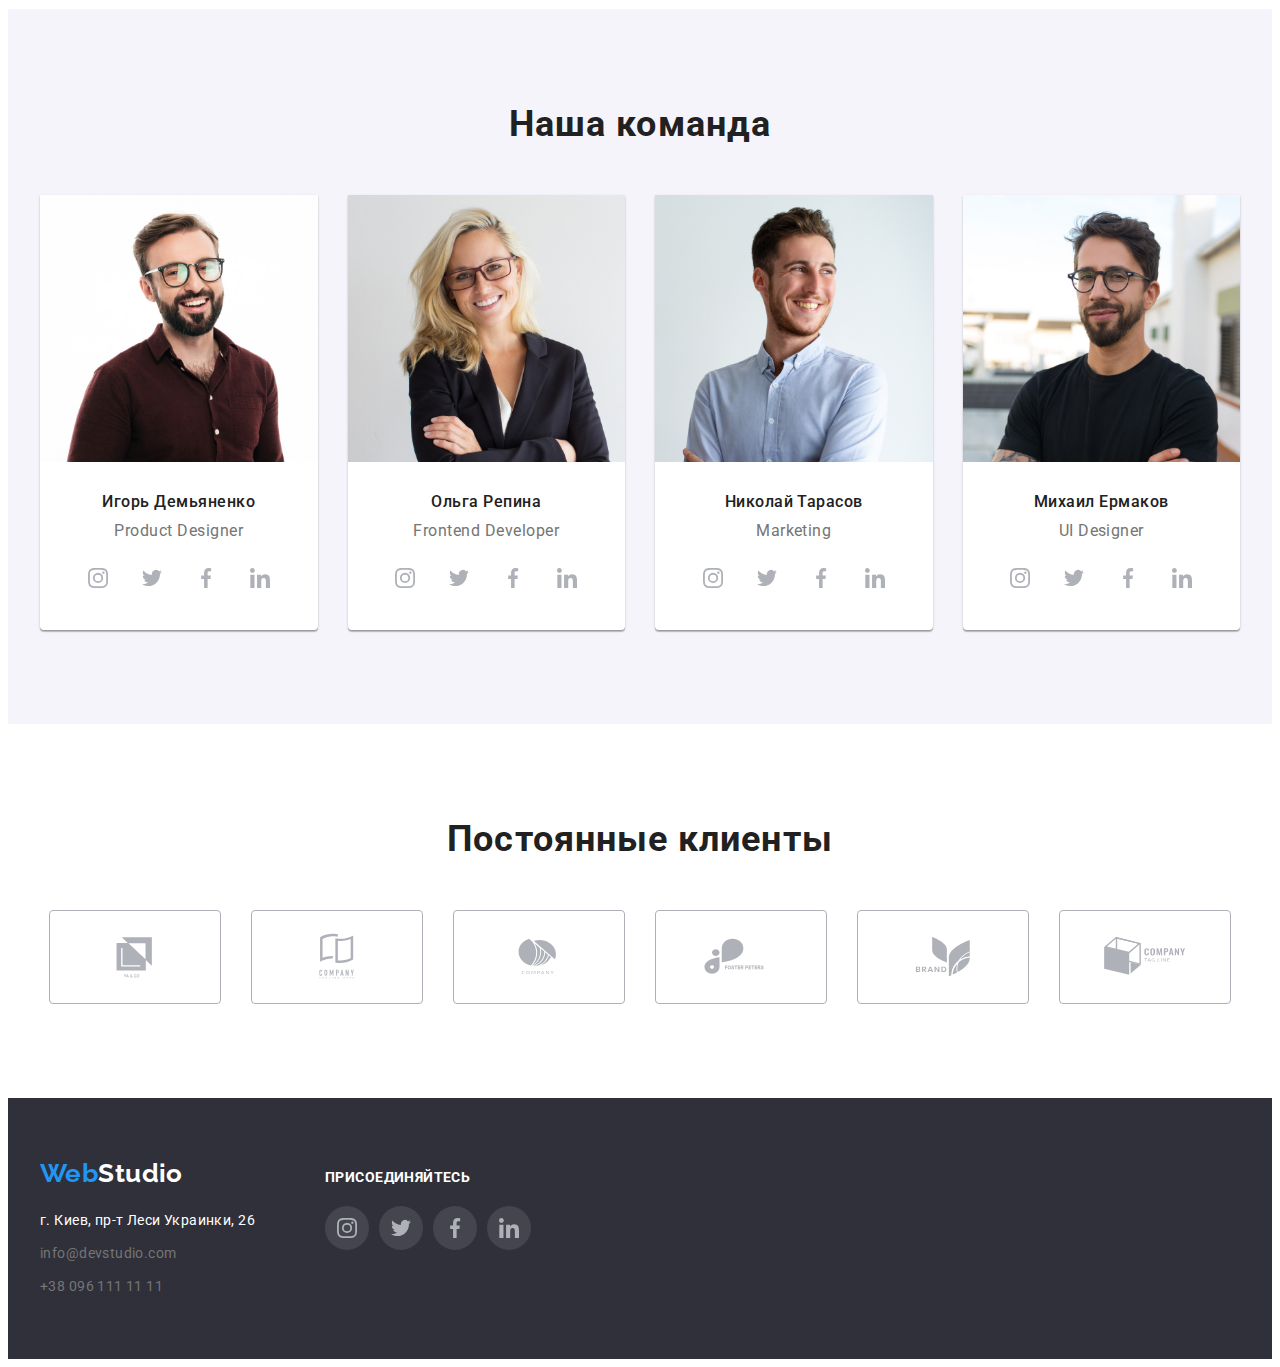
==== commit 97913ea9: "modal" ====
--- a/index.html
+++ b/index.html
@@ -62,7 +62,7 @@
       <section class="hero">
         <div class="container">
           <h1 class="hero-title">Эффективные решения для вашего бизнеса</h1>
-          <button type="button" class="hero-btn">Заказать услугу</button>
+          <button type="button" class="hero-btn" data-modal-open>Заказать услугу</button>
         </div>
       </section>
       <!-- Features -->
@@ -387,6 +387,12 @@
           </ul>
         </div>
       </section>
+      <!-- ----------Modal*Window -->
+      <div class="backdrop is-hidden" data-modal>
+        <div class="modal">
+          <button type="button" data-modal-close>X</button>
+        </div>
+      </div>
     </main>
     <footer class="ftr">
       <div class="container">
@@ -454,5 +460,6 @@
         </div>
       </div>
     </footer>
+    <script src="./js/modal.js"></script>
   </body>
 </html>
--- a/css/styles.css
+++ b/css/styles.css
@@ -545,3 +545,27 @@
   box-shadow: 0px 1px 1px rgba(0, 0, 0, 0.12), 0px 4px 4px rgba(0, 0, 0, 0.06),
     1px 4px 6px rgba(0, 0, 0, 0.16);
 }
+
+/* __________________________________________*Modal-Window*________________________________ */
+
+.backdrop {
+  position: fixed;
+  top: 0;
+  left: 0;
+  width: 100vw;
+  height: 100vh;
+  background-color: rgba(0, 0, 0, 0.2);
+}
+
+.modal {
+  position: absolute;
+  top: 50%;
+  left: 50%;
+  transform: translate(-50%, -50%);
+  display: block;
+  min-width: 528px;
+  min-height: 581px;
+  background-color: var(--background-color);
+box-shadow: 0px 1px 3px rgba(0, 0, 0, 0.12), 0px 1px 1px rgba(0, 0, 0, 0.14), 0px 2px 1px rgba(0, 0, 0, 0.2);
+border-radius: 4px;
+}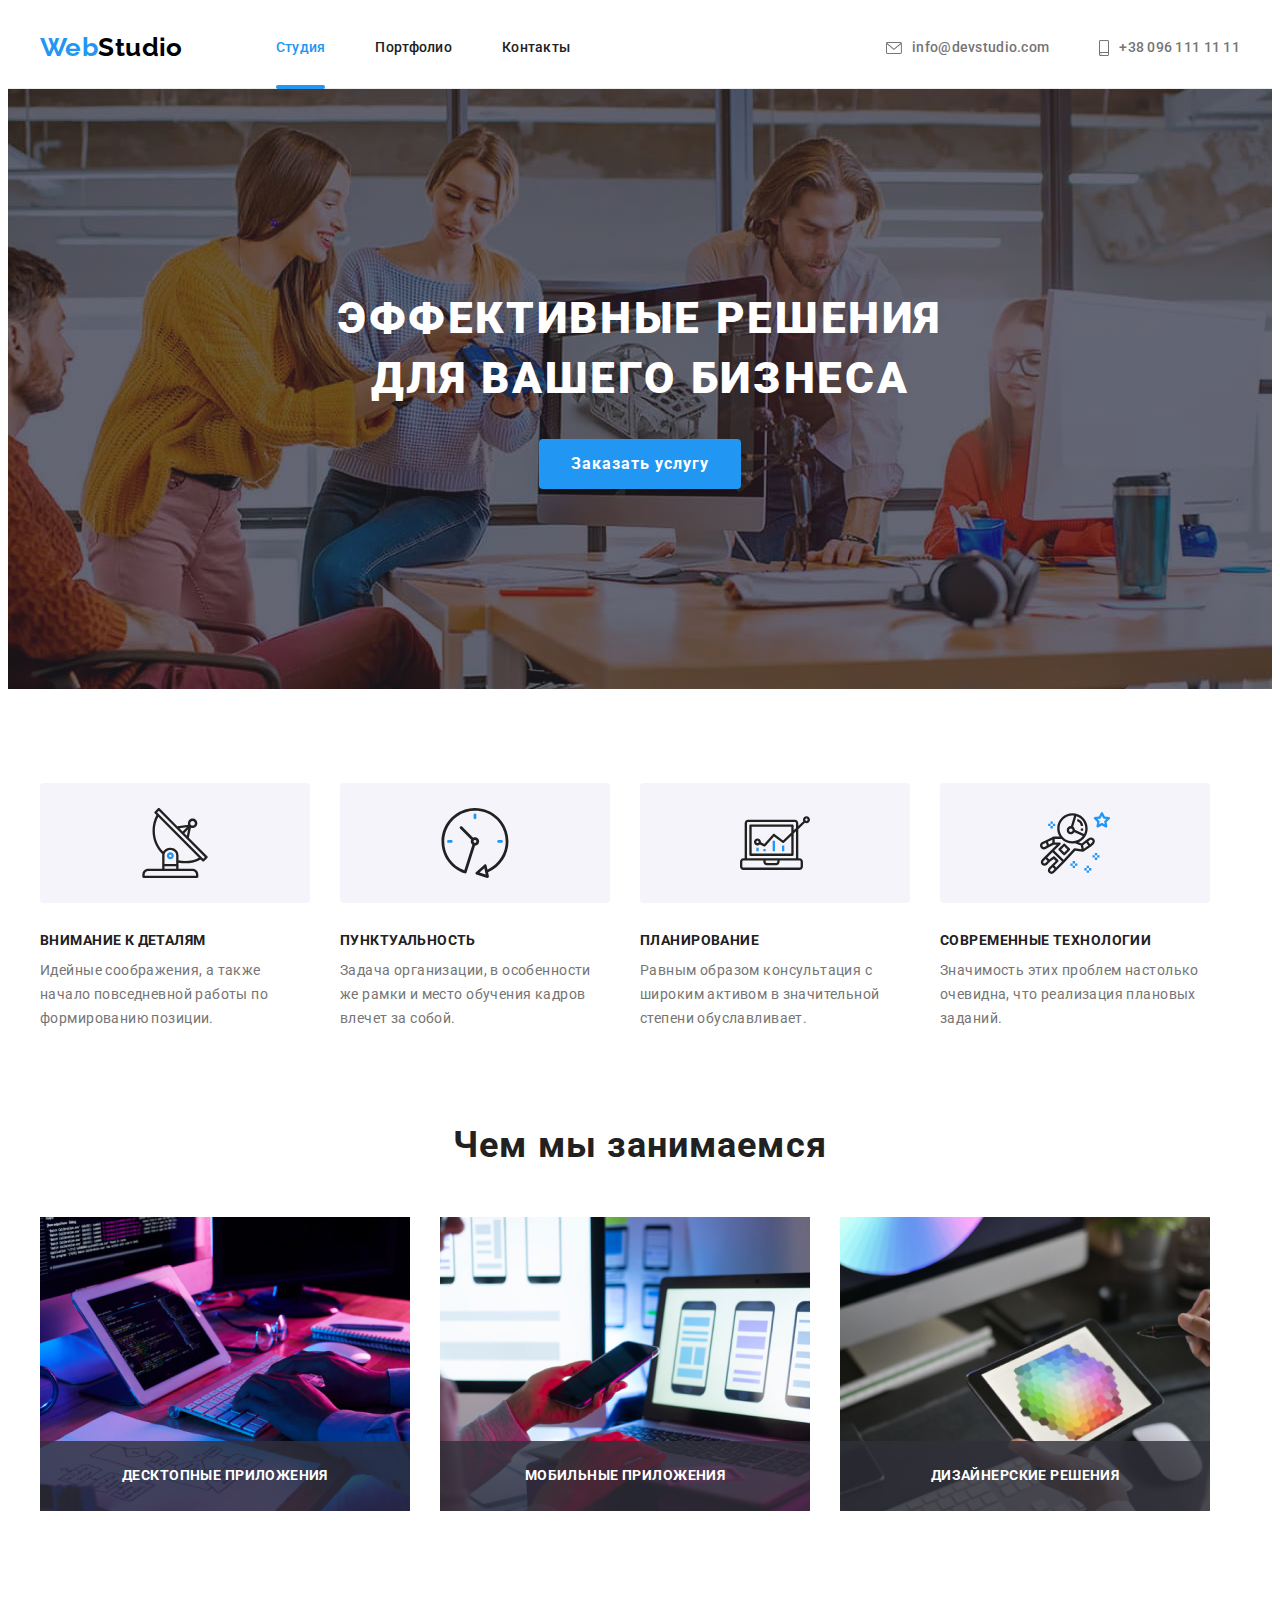
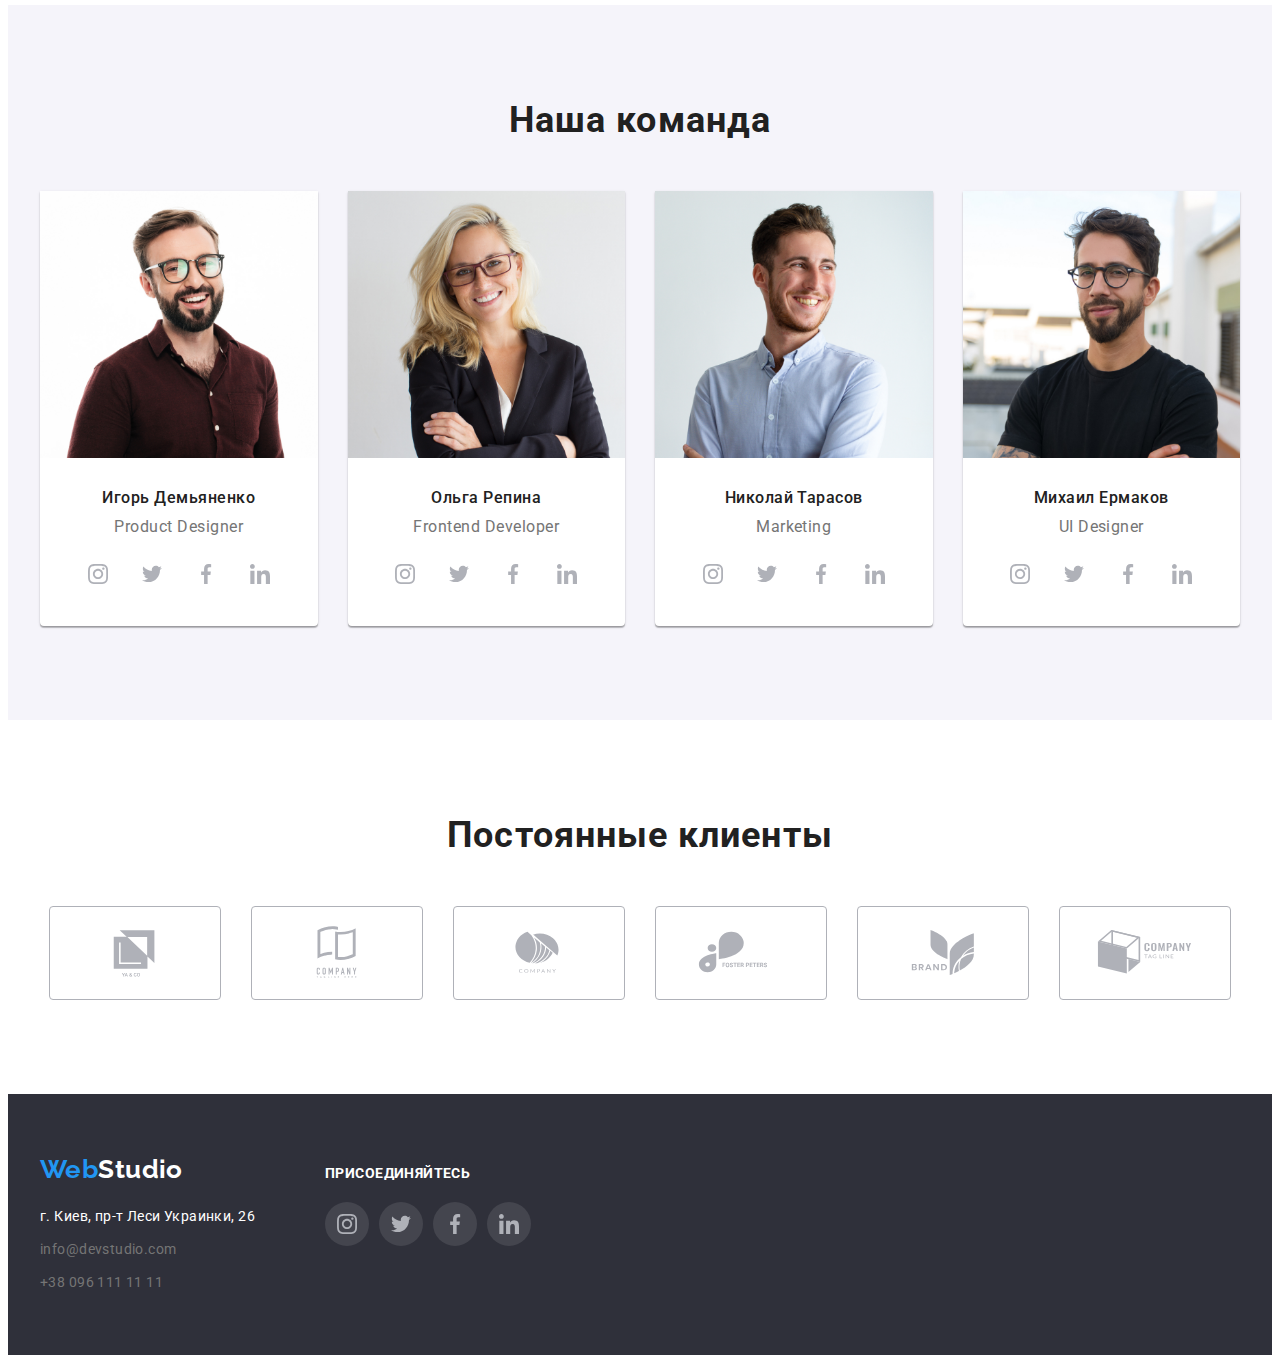
==== commit 75085d40: "sprite correction" ====
--- a/index.html
+++ b/index.html
@@ -390,7 +390,8 @@
       <!-- ----------Modal*Window -->
       <div class="backdrop is-hidden" data-modal>
         <div class="modal">
-          <button type="button" data-modal-close>X</button>
+          <button type="button" data-modal-close class="btn-close">
+            </button>
         </div>
       </div>
     </main>
--- a/css/styles.css
+++ b/css/styles.css
@@ -118,7 +118,9 @@
   margin-left: 93px;
 }
 
-.nav-list {
+
+.nav-list,
+.contacts-list {
   display: flex;
   font-weight: 500;
   font-size: 14px;
@@ -145,7 +147,7 @@
 .current::after {
   content: "";
   position: absolute;
-  bottom: 0;
+  bottom: -1px;
   display: block;
   width: 100%;
   height: 4px;
@@ -167,8 +169,6 @@
 }
 
 .icon-contacts {
-  width: 16px;
-  height: 16px;
   margin-right: 10px;
 }
 
@@ -219,6 +219,7 @@
   text-align: center;
   padding: 10px 32px;
   border-radius: 4px;
+  border: hidden;
   box-shadow: 0px 4px 4px rgba(0, 0, 0, 0.15);
 }
 
@@ -399,11 +400,6 @@
   fill: currentColor;
 }
 
-.clients-icon {
-  width: 100%;
-  height: 100%;
-}
-
 .clients-link:hover,
 .clients-link:focus {
   color: var(--accent-color);
@@ -555,6 +551,12 @@
   width: 100vw;
   height: 100vh;
   background-color: rgba(0, 0, 0, 0.2);
+}
+
+.backdrop.is-hidden {
+  opacity: 0;
+  pointer-events: none;
+  visibility: hidden;
 }
 
 .modal {
@@ -568,4 +570,17 @@
   background-color: var(--background-color);
 box-shadow: 0px 1px 3px rgba(0, 0, 0, 0.12), 0px 1px 1px rgba(0, 0, 0, 0.14), 0px 2px 1px rgba(0, 0, 0, 0.2);
 border-radius: 4px;
-}+}
+
+.btn-close {
+  position: absolute;
+  top: 8px;
+  right: 8px;
+  width: 30px;
+  height: 30px;
+  border: 1px solid rgba(0, 0, 0, 0.1);
+  border-radius: 50%;
+  background-image: url(../images/btn-close.svg);
+  background-position: center;
+}
+
